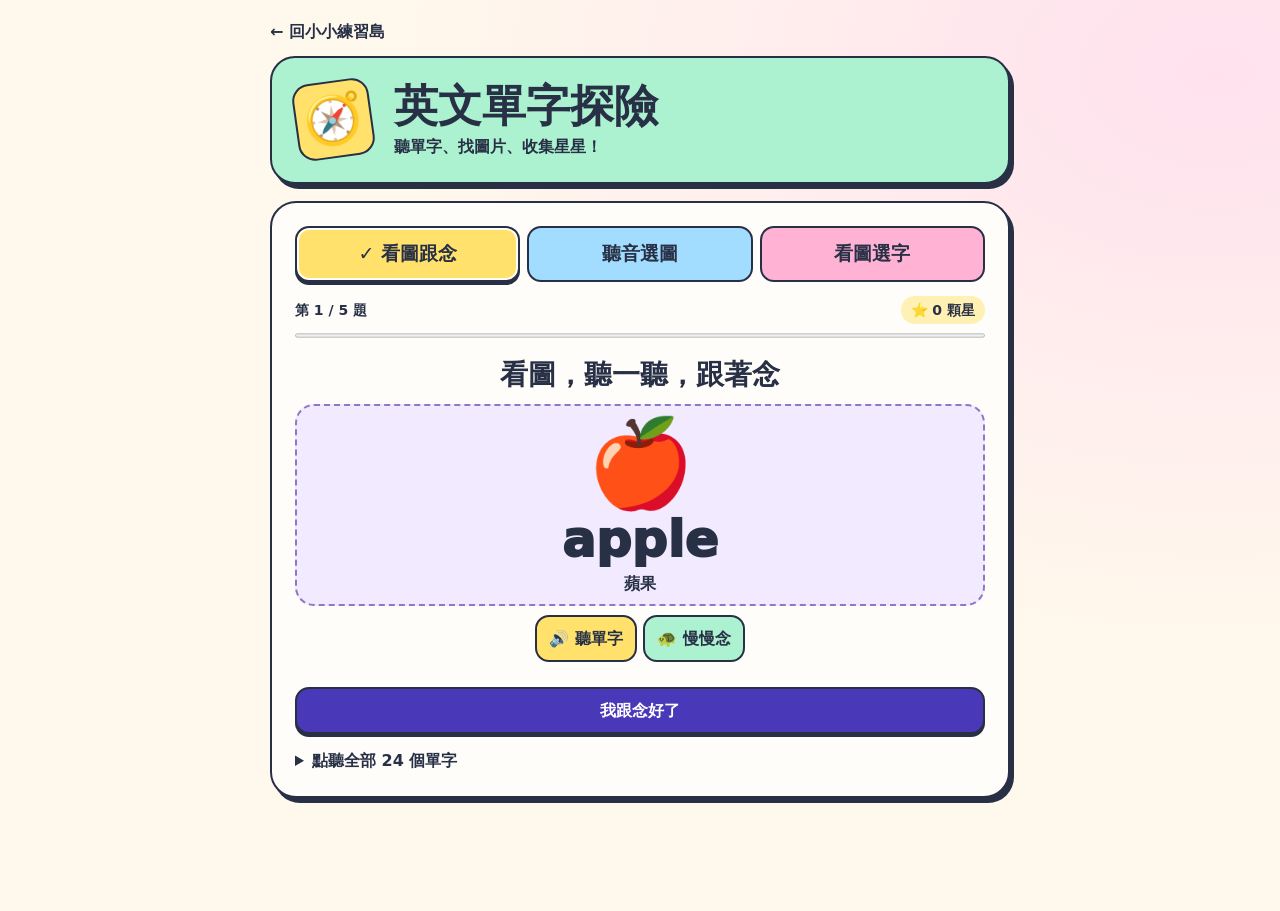
==== english.html @ 0b28e69e "新增英文單字探險與跟讀語音" ====
<!doctype html>
<html lang="zh-Hant-TW">
<head>
<meta charset="utf-8">
<meta name="viewport" content="width=device-width, initial-scale=1">
<meta name="theme-color" content="#fff8ec">
<meta name="description" content="看圖聽發音，玩遊戲認識 24 個生活英文單字。">
<title>英文單字探險｜小小練習島</title>
<style>
:root {
  color-scheme: light;
  --ink: #283046;
  --paper: #fff8ec;
  --mint: #acf2d0;
  --yellow: #ffe16c;
  --blue: #a2ddff;
  --pink: #ffb2d3;
  --navy: #4938b7;
}
* { box-sizing: border-box; }
body {
  margin: 0;
  min-height: 100vh;
  background: radial-gradient(ellipse at 95% 8%, #ffe1ee, transparent 48%), var(--paper);
  color: var(--ink);
  font-family: ui-rounded, "PingFang TC", "Microsoft JhengHei", system-ui, sans-serif;
  line-height: 1.45;
}
main { width: min(100% - 24px, 740px); margin: 11px auto 28px; }
a { color: inherit; }
h1, h2, p { margin: 0; }
button {
  min-height: 47px;
  padding: 5px 12px;
  border: 2px solid var(--ink);
  background: #fffdf9;
  border-radius: 14px;
  color: inherit;
  font: inherit;
  font-weight: 850;
  cursor: pointer;
  touch-action: manipulation;
}
button:active:not(:disabled) { transform: translateY(2px); }
a:focus-visible, button:focus-visible, [tabindex="-1"]:focus-visible { outline: 3px dashed var(--navy); outline-offset: 3px; }
.back { display: inline-block; padding: 9px 0; font-weight: 850; text-decoration: none; }
.hero {
  display: flex;
  align-items: center;
  gap: clamp(12px, 4vw, 22px);
  margin: 4px 0 17px;
  padding: clamp(13px, 4vw, 23px);
  border: 2px solid var(--ink);
  border-radius: 25px;
  background: var(--mint);
  box-shadow: 4px 5px 0 var(--ink);
}
.hero-icon {
  display: grid;
  place-items: center;
  width: clamp(50px, 15vw, 77px);
  aspect-ratio: 1;
  border: 2px solid var(--ink);
  border-radius: 17px;
  background: var(--yellow);
  transform: rotate(-8deg);
  flex: none;
  font-size: clamp(29px, 8vw, 48px);
}
h1 { font-size: clamp(26px, 7vw, 44px); line-height: 1.14; font-weight: 950; }
.hero p { font-size: clamp(13px, 3.5vw, 16px); margin-top: 4px; font-weight: 750; }
.panel {
  border: 2px solid var(--ink);
  border-radius: 26px;
  background: #fffdfa;
  padding: clamp(10px, 3.5vw, 23px);
  box-shadow: 4px 5px 0 var(--ink);
}
.activities, .answers { display: grid; grid-template-columns: repeat(3, minmax(0, 1fr)); gap: 7px; }
.activity { padding-inline: 3px; font-size: clamp(13px, 3.7vw, 19px); min-height: 56px; }
.activity:nth-child(1) { background: var(--yellow); }
.activity:nth-child(2) { background: var(--blue); }
.activity:nth-child(3) { background: var(--pink); }
.activity[aria-pressed="true"] { box-shadow: inset 0 0 0 2px #fffdfa, 0 3px 0 var(--ink); }
.activity[aria-pressed="true"]::before { content: "✓ "; }
.status { display: flex; justify-content: space-between; align-items: center; gap: 8px; margin: 14px 0 7px; font-size: 14px; font-weight: 850; }
#stars { background: #fff0b4; padding: 4px 10px; border-radius: 99px; }
progress { display: block; width: 100%; height: 9px; accent-color: var(--navy); }
.play, .finished { text-align: center; margin-top: 15px; }
h2 { font-weight: 950; font-size: clamp(20px, 5vw, 28px); }
.clue {
  display: grid;
  justify-items: center;
  align-content: center;
  margin: 9px 0;
  padding: 9px 5px;
  min-height: 115px;
  border: 2px dashed #9176c6;
  border-radius: 19px;
  background: #f2eaff;
}
#picture, .trophy { font-size: clamp(50px, 16vw, 86px); line-height: 1.12; }
#word { font-size: clamp(29px, 10vw, 50px); font-weight: 950; line-height: 1.13; overflow-wrap: anywhere; }
#meaning { margin-top: 4px; font-weight: 750; }
.sound-tools { display: flex; flex-wrap: wrap; justify-content: center; gap: 6px; margin-top: 9px; }
.sound-tools button { background: var(--mint); }
#hear { background: var(--yellow); }
.answers { margin-top: 12px; }
.answer { background: var(--yellow); padding-inline: 1px; min-height: 62px; font-size: clamp(12px, 4vw, 23px); overflow-wrap: anywhere; box-shadow: 0 3px 0 var(--ink); }
.answer:nth-child(2) { background: var(--blue); }
.answer:nth-child(3) { background: var(--pink); }
.answer.picture { font-size: clamp(30px, 9vw, 53px); }
.answer.correct { background: var(--mint); }
.answer.wrong { background: #eee7ef; color: #544a63; }
.primary { width: 100%; background: var(--navy); color: white; margin-top: 13px; box-shadow: 0 3px 0 var(--ink); }
#feedback { min-height: 1.45em; margin-top: 11px; font-weight: 850; }
#feedback:empty { margin-top: 0; min-height: 0; }
#audio-status { margin-top: 6px; font-size: 13px; }
details { margin-top: 15px; }
summary { font-weight: 850; cursor: pointer; }
.wordbank { display: grid; grid-template-columns: repeat(auto-fill, minmax(104px, 1fr)); gap: 5px; margin-top: 8px; }
.wordbank button { padding-inline: 4px; background: #e5f8f2; font-size: 14px; }
[hidden] { display: none !important; }
</style>
<script src="./english-audio.js" defer></script>
<script src="./english.js" defer></script>
</head>
<body>
<main>
  <a class="back" href="./learn.html">← 回小小練習島</a>
  <header class="hero">
    <span class="hero-icon" aria-hidden="true">🧭</span>
    <div><h1>英文單字探險</h1><p>聽單字、找圖片、收集星星！</p></div>
  </header>
  <section class="panel" aria-label="英文單字練習">
    <div class="activities" role="group" aria-label="選擇練習">
      <button type="button" class="activity" data-mode="repeat" aria-pressed="true">看圖跟念</button>
      <button type="button" class="activity" data-mode="listen" aria-pressed="false">聽音選圖</button>
      <button type="button" class="activity" data-mode="read" aria-pressed="false">看圖選字</button>
    </div>
    <div class="status"><span id="round"></span><span id="stars"></span></div>
    <progress id="progress" aria-label="探險進度" value="0" max="5"></progress>
    <div id="play" class="play">
      <h2 id="prompt" tabindex="-1"></h2>
      <div class="clue" id="clue">
        <div id="picture" role="img"></div>
        <p id="word" lang="en"></p>
        <p id="meaning"></p>
      </div>
      <div class="sound-tools" id="sound-tools">
        <button type="button" id="hear">🔊 聽單字</button>
        <button type="button" id="slow">🐢 慢慢念</button>
      </div>
      <div class="answers" id="answers" role="group" aria-label="選答案"></div>
      <p id="feedback" role="status"></p>
      <button class="primary" type="button" id="ready">我跟念好了</button>
    </div>
    <div class="finished" id="finished" hidden>
      <span class="trophy" aria-hidden="true">🏆</span>
      <h2 id="finish-title" tabindex="-1">探險完成！</h2>
      <p>你收集了 5 顆星 ⭐</p>
      <button type="button" class="primary" id="again">再玩一次</button>
    </div>
    <p id="audio-status" role="status" hidden></p>
    <audio id="audio" preload="none" hidden></audio>
    <noscript>請開啟 JavaScript 開始玩。</noscript>
    <details id="wordbank-area">
      <summary>點聽全部 24 個單字</summary>
      <div class="wordbank" id="wordbank"></div>
    </details>
  </section>
</main>
</body>
</html>
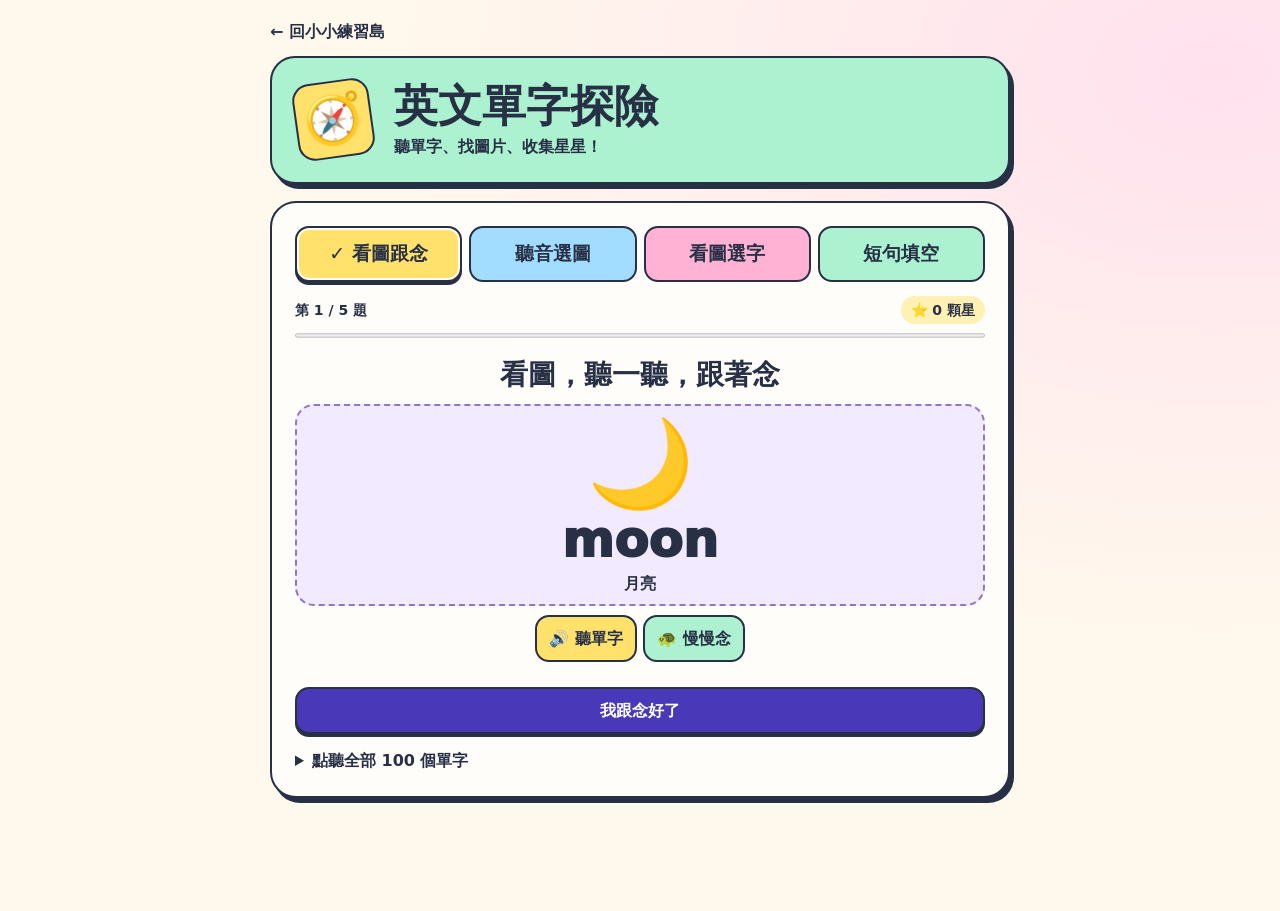
==== commit 7428b00a: "擴充至 100 個小一英文單字與短句練習" ====
--- a/english.html
+++ b/english.html
@@ -4,7 +4,7 @@
 <meta charset="utf-8">
 <meta name="viewport" content="width=device-width, initial-scale=1">
 <meta name="theme-color" content="#fff8ec">
-<meta name="description" content="看圖聽發音，玩遊戲認識 24 個生活英文單字。">
+<meta name="description" content="看圖聽發音，玩遊戲認識 100 個英文單字。">
 <title>英文單字探險｜小小練習島</title>
 <style>
 :root {
@@ -42,7 +42,7 @@
   touch-action: manipulation;
 }
 button:active:not(:disabled) { transform: translateY(2px); }
-a:focus-visible, button:focus-visible, [tabindex="-1"]:focus-visible { outline: 3px dashed var(--navy); outline-offset: 3px; }
+a:focus-visible, button:focus-visible, input:focus-visible, [tabindex="-1"]:focus-visible { outline: 3px dashed var(--navy); outline-offset: 3px; }
 .back { display: inline-block; padding: 9px 0; font-weight: 850; text-decoration: none; }
 .hero {
   display: flex;
@@ -77,10 +77,13 @@
   box-shadow: 4px 5px 0 var(--ink);
 }
 .activities, .answers { display: grid; grid-template-columns: repeat(3, minmax(0, 1fr)); gap: 7px; }
+.activities { grid-template-columns: repeat(4, minmax(0, 1fr)); }
+@media (max-width: 520px) { .activities { grid-template-columns: repeat(2, minmax(0, 1fr)); } }
 .activity { padding-inline: 3px; font-size: clamp(13px, 3.7vw, 19px); min-height: 56px; }
 .activity:nth-child(1) { background: var(--yellow); }
 .activity:nth-child(2) { background: var(--blue); }
 .activity:nth-child(3) { background: var(--pink); }
+.activity:nth-child(4) { background: var(--mint); }
 .activity[aria-pressed="true"] { box-shadow: inset 0 0 0 2px #fffdfa, 0 3px 0 var(--ink); }
 .activity[aria-pressed="true"]::before { content: "✓ "; }
 .status { display: flex; justify-content: space-between; align-items: center; gap: 8px; margin: 14px 0 7px; font-size: 14px; font-weight: 850; }
@@ -101,6 +104,7 @@
 }
 #picture, .trophy { font-size: clamp(50px, 16vw, 86px); line-height: 1.12; }
 #word { font-size: clamp(29px, 10vw, 50px); font-weight: 950; line-height: 1.13; overflow-wrap: anywhere; }
+#sentence { padding: 5px; font-size: clamp(21px, 5.5vw, 31px); font-weight: 900; }
 #meaning { margin-top: 4px; font-weight: 750; }
 .sound-tools { display: flex; flex-wrap: wrap; justify-content: center; gap: 6px; margin-top: 9px; }
 .sound-tools button { background: var(--mint); }
@@ -118,12 +122,14 @@
 #audio-status { margin-top: 6px; font-size: 13px; }
 details { margin-top: 15px; }
 summary { font-weight: 850; cursor: pointer; }
+#word-search { margin-top: 9px; width: 100%; min-height: 44px; padding: 7px 10px; border: 2px solid var(--ink); border-radius: 12px; font: inherit; }
+#no-matches { margin-top: 7px; }
 .wordbank { display: grid; grid-template-columns: repeat(auto-fill, minmax(104px, 1fr)); gap: 5px; margin-top: 8px; }
 .wordbank button { padding-inline: 4px; background: #e5f8f2; font-size: 14px; }
 [hidden] { display: none !important; }
 </style>
-<script src="./english-audio.js" defer></script>
-<script src="./english.js" defer></script>
+<script src="./english-audio.js?v=grade1" defer></script>
+<script src="./english.js?v=grade1" defer></script>
 </head>
 <body>
 <main>
@@ -137,6 +143,7 @@
       <button type="button" class="activity" data-mode="repeat" aria-pressed="true">看圖跟念</button>
       <button type="button" class="activity" data-mode="listen" aria-pressed="false">聽音選圖</button>
       <button type="button" class="activity" data-mode="read" aria-pressed="false">看圖選字</button>
+      <button type="button" class="activity" data-mode="sentence" aria-pressed="false">短句填空</button>
     </div>
     <div class="status"><span id="round"></span><span id="stars"></span></div>
     <progress id="progress" aria-label="探險進度" value="0" max="5"></progress>
@@ -145,6 +152,7 @@
       <div class="clue" id="clue">
         <div id="picture" role="img"></div>
         <p id="word" lang="en"></p>
+        <p id="sentence" lang="en" hidden></p>
         <p id="meaning"></p>
       </div>
       <div class="sound-tools" id="sound-tools">
@@ -165,7 +173,9 @@
     <audio id="audio" preload="none" hidden></audio>
     <noscript>請開啟 JavaScript 開始玩。</noscript>
     <details id="wordbank-area">
-      <summary>點聽全部 24 個單字</summary>
+      <summary>點聽全部 100 個單字</summary>
+      <input type="search" id="word-search" aria-label="搜尋單字" placeholder="輸入英文或中文搜尋">
+      <p id="no-matches" role="status" hidden>找不到這個單字。</p>
       <div class="wordbank" id="wordbank"></div>
     </details>
   </section>
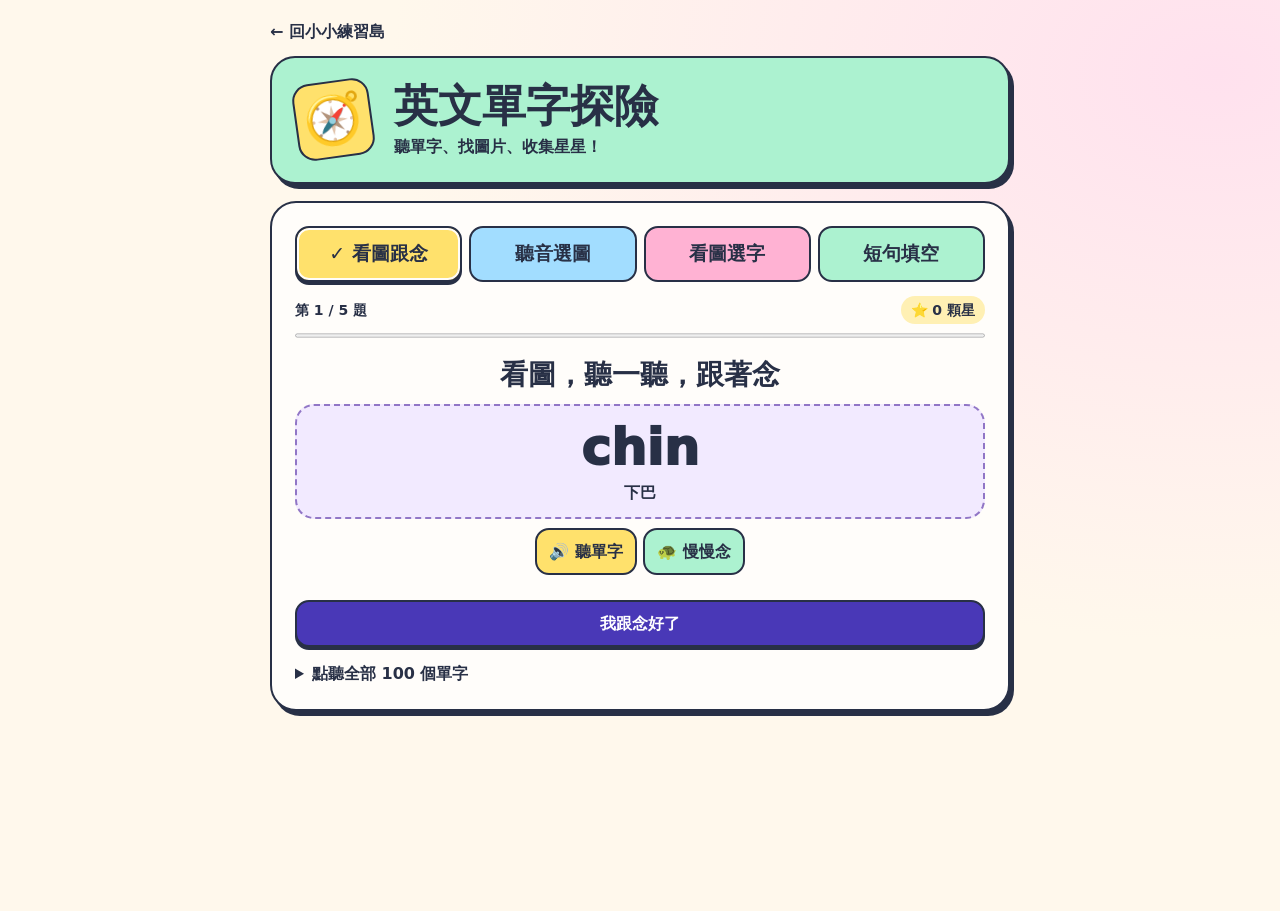
==== commit d3b762bc: "統一更新較慢的美式英語發音" ====
--- a/english.html
+++ b/english.html
@@ -128,7 +128,7 @@
 .wordbank button { padding-inline: 4px; background: #e5f8f2; font-size: 14px; }
 [hidden] { display: none !important; }
 </style>
-<script src="./english-audio.js?v=grade1" defer></script>
+<script src="./english-audio.js?v=american-slow" defer></script>
 <script src="./english.js?v=grade1" defer></script>
 </head>
 <body>
